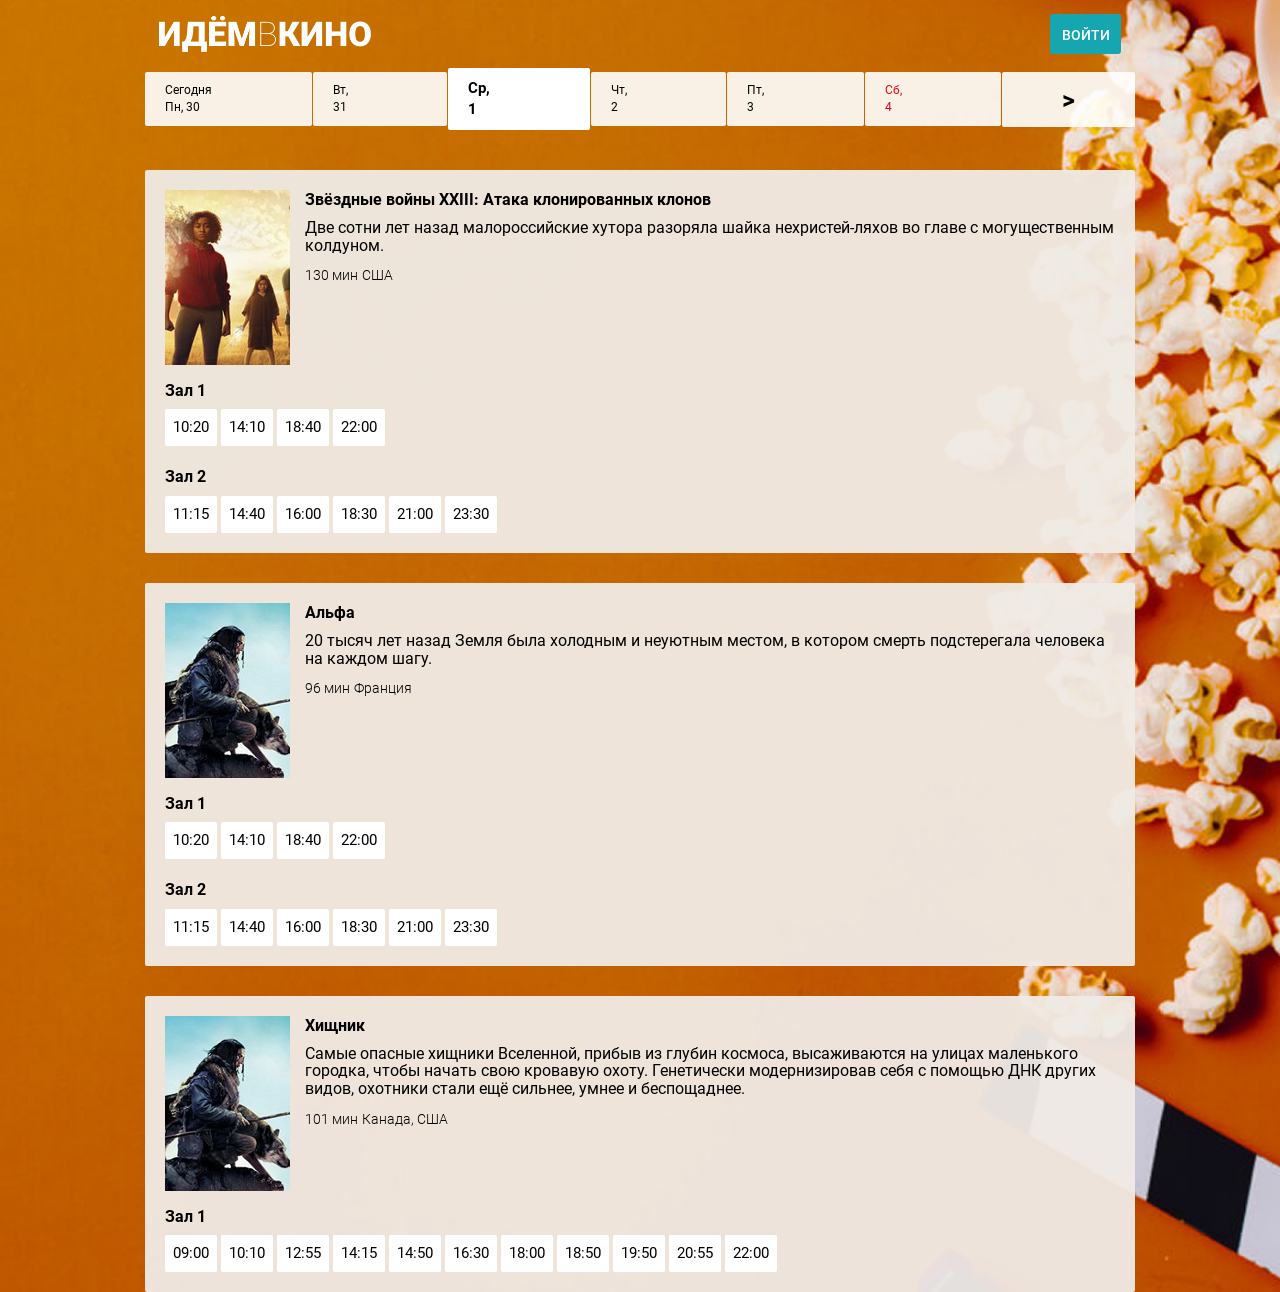
==== client/index.html @ 47754a0a "клиентская часть сверстана без js" ====
<!DOCTYPE html>
<html lang="ru">

<head>
  <meta charset="UTF-8">
  <meta name="viewport" content="width=device-width, initial-scale=1.0">
  <title>Идём в кино | Расписание фильмов</title>
  <link href="https://cdn.jsdelivr.net/npm/bootstrap@5.3.0-alpha1/dist/css/bootstrap.min.css" rel="stylesheet">
  <link rel="stylesheet" href="css/main.css">
</head>

<body>
  <div class="wrap">
    <header class="header">
      <div class="header__wrap app-container">
        <a href="index.html" class="header__logo-link">
          <img class="header__logo" src="image/logo.png" alt="Логотип: идём в кино">
        </a>
        <button class="header__button button" type="button" id="loginBtn">
          войти
        </button>
      </div>
    </header>

    <main>
      <div class="app-container">
        <section class="date">
          <h2 class="visually-hidden">Выбор даты сеанса</h2>
          <ul class="date__list" id="datesList">
            <li class="date__item" data-date="2026-03-30">
              <span class="date__day">Сегодня</span>
              <span class="date__date">Пн, 30</span>
            </li>
            <li class="date__item" data-date="2026-03-31">
              <span class="date__day">Вт,</span>
              <span class="date__date">31</span>

            </li>
            <li class="date__item date__item--active" data-date="2026-04-01">
              <span class="date__day">Ср,</span>
              <span class="date__date">1</span>

            </li>
            <li class="date__item" data-date="2026-04-02">
              <span class="date__day">Чт,</span>
              <span class="date__date">2</span>

            </li>
            <li class="date__item" data-date="2026-04-03">
              <span class="date__day">Пт,</span>
              <span class="date__date">3</span>

            </li>
            <li class="date__item date__item--weekend" data-date="2026-04-04">
              <span class="date__day">Сб,</span>
              <span class="date__date">4</span>

            </li>
            <li class="date__item date__item--more" id="showMoreDates">
              <span>&gt;</span>
            </li>
          </ul>
        </section>

        <section class="movie">
          <h2 class="visually-hidden">Список фильмов</h2>
          <ul class="movie__list">
            <li class="movie__card">
              <div class="movie__row">
                <div class="movie__poster">
                  <img src="image/poster1.jpg" alt="Постер фильма">
                </div>
                <div class="movie__info">
                  <h3 class="movie__title">Звёздные войны XXIII: Атака клонированных клонов</h3>
                  <p class="movie__description">Две сотни лет назад малороссийские хутора разоряла шайка нехристей-ляхов
                    во главе с могущественным колдуном.</p>
                  <span class="movie__duration">130 мин</span>
                  <span class="movie__country">США</span>
                </div>
              </div>
              <div class="movie__sessions">
                <div class="movie__hall">
                  <span class="movie__hall-name">Зал 1</span>
                  <ul class="movie__time-list">
                    <li><button class="movie__time-btn" data-session-id="1">10:20</button></li>
                    <li><button class="movie__time-btn" data-session-id="2">14:10</button></li>
                    <li><button class="movie__time-btn" data-session-id="1">18:40</button></li>
                    <li><button class="movie__time-btn" data-session-id="1">22:00</button></li>
                  </ul>
                </div>
                <div class="movie__hall">
                  <span class="movie__hall-name">Зал 2</span>
                  <ul class="movie__time-list">
                    <li><button class="movie__time-btn" data-session-id="1">11:15</button></li>
                    <li><button class="movie__time-btn" data-session-id="2">14:40</button></li>
                    <li><button class="movie__time-btn" data-session-id="1">16:00</button></li>
                    <li><button class="movie__time-btn" data-session-id="1">18:30</button></li>
                    <li><button class="movie__time-btn" data-session-id="1">21:00</button></li>
                    <li><button class="movie__time-btn" data-session-id="1">23:30</button></li>
                  </ul>
                </div>
              </div>
            </li>
            <li class="movie__card">
              <div class="movie__row">
                <div class="movie__poster">
                  <img src="image/poster2.jpg" alt="Постер фильма">
                </div>
                <div class="movie__info">
                  <h3 class="movie__title">Альфа</h3>
                  <p class="movie__description">20 тысяч лет назад Земля была холодным и неуютным местом, в котором смерть подстерегала человека на каждом шагу.</p>
                  <span class="movie__duration">96 мин</span>
                  <span class="movie__country">Франция</span>
                </div>
              </div>
              <div class="movie__sessions">
                <div class="movie__hall">
                  <span class="movie__hall-name">Зал 1</span>
                   <ul class="movie__time-list">
                    <li><button class="movie__time-btn" data-session-id="1">10:20</button></li>
                    <li><button class="movie__time-btn" data-session-id="2">14:10</button></li>
                    <li><button class="movie__time-btn" data-session-id="1">18:40</button></li>
                    <li><button class="movie__time-btn" data-session-id="1">22:00</button></li>
                  </ul>
                </div>
                <div class="movie__hall">
                  <span class="movie__hall-name">Зал 2</span>
                  <ul class="movie__time-list">
                    <li><button class="movie__time-btn" data-session-id="1">11:15</button></li>
                    <li><button class="movie__time-btn" data-session-id="2">14:40</button></li>
                    <li><button class="movie__time-btn" data-session-id="1">16:00</button></li>
                    <li><button class="movie__time-btn" data-session-id="1">18:30</button></li>
                    <li><button class="movie__time-btn" data-session-id="1">21:00</button></li>
                    <li><button class="movie__time-btn" data-session-id="1">23:30</button></li>
                  </ul>
                </div>
              </div>
            </li>
            <li class="movie__card">
              <div class="movie__row">
                <div class="movie__poster">
                  <img src="image/poster2.jpg" alt="Постер фильма">
                </div>
                <div class="movie__info">
                  <h3 class="movie__title">Хищник</h3>
                  <p class="movie__description">Самые опасные хищники Вселенной, прибыв из глубин космоса, высаживаются на улицах маленького городка, чтобы
начать свою кровавую охоту. Генетически модернизировав себя с помощью ДНК других видов, охотники стали ещё
сильнее, умнее и беспощаднее.</p>
                  <span class="movie__duration">101 мин</span>
                  <span class="movie__country">Канада, США</span>
                </div>
              </div>
              <div class="movie__sessions">
                <div class="movie__hall">
                  <span class="movie__hall-name">Зал 1</span>
                  <ul class="movie__time-list">
                    <li><button class="movie__time-btn" data-session-id="1">09:00</button></li>
                    <li><button class="movie__time-btn" data-session-id="2">10:10</button></li>
                    <li><button class="movie__time-btn" data-session-id="1">12:55</button></li>
                    <li><button class="movie__time-btn" data-session-id="2">14:15</button></li>
                    <li><button class="movie__time-btn" data-session-id="1">14:50</button></li>
                    <li><button class="movie__time-btn" data-session-id="2">16:30</button></li>
                    <li><button class="movie__time-btn" data-session-id="1">18:00</button></li>
                    <li><button class="movie__time-btn" data-session-id="2">18:50</button></li>
                    <li><button class="movie__time-btn" data-session-id="1">19:50</button></li>
                    <li><button class="movie__time-btn" data-session-id="2">20:55</button></li>
                    <li><button class="movie__time-btn" data-session-id="1">22:00</button></li>
                  </ul>
                </div>
              </div>
            </li>
          </ul>
        </section>
      </div>
    </main>
  </div>
  <script src="js/main.js"></script>
</body>

</html>
---- client/css/main.css ----
@charset "UTF-8";
/* Reset and base styles  */
* {
  margin: 0;
  padding: 0;
  border: none;
}

*,
*::before,
*::after {
  box-sizing: border-box;
}

/* Links */
a,
a:link,
a:visited {
  text-decoration: none;
}

a:hover {
  text-decoration: none;
}

/* Common */
aside,
nav,
footer,
header,
section,
main {
  display: block;
}

h1,
h2,
h3,
h4,
h5,
h6,
p {
  margin: 0;
  padding: 0;
  font-size: inherit;
  font-weight: inherit;
  font-weight: inherit;
  font-size: inherit;
}

ul, ol, li {
  list-style: none;
  margin: 0;
  padding: 0;
}

img {
  vertical-align: top;
}

img,
svg {
  height: auto;
}

use {
  fill: inherit;
}

svg {
  fill: currentColor;
}

svg {
  display: block;
}

address {
  font-style: normal;
}

/* Form */
input,
textarea,
button,
select {
  color: inherit;
  font-size: inherit;
  font-family: inherit;
  background-color: transparent;
}

input::-ms-clear {
  display: none;
}

button,
input[type=submit] {
  display: inline-block;
  background: none;
  background-color: transparent;
  box-shadow: none;
  cursor: pointer;
}

input:focus,
input:active,
button:focus,
button:active {
  outline: none;
}

button::-moz-focus-inner {
  padding: 0;
  border: 0;
}

label {
  cursor: pointer;
}

legend {
  display: block;
}

@font-face {
  font-family: "Roboto";
  src: local("Roboto"), url("../font/Roboto-Light.woff") format("woff");
  font-weight: 300;
  font-style: normal;
  font-display: swap;
}
@font-face {
  font-family: "Roboto";
  src: local("Roboto"), url("../font/Roboto-Regular.woff") format("woff");
  font-weight: 400;
  font-style: normal;
  font-display: swap;
}
@font-face {
  font-family: "Roboto";
  src: local("Roboto"), url("../font/Roboto-Medium.woff") format("woff");
  font-weight: 500;
  font-style: normal;
  font-display: swap;
}
@font-face {
  font-family: "Roboto";
  src: local("Roboto"), url("../font/Roboto-Bold.woff") format("woff");
  font-weight: 700;
  font-style: normal;
  font-display: swap;
}
.wrap {
  width: 100%;
  background-color: #C76F00;
  background: -webkit-image-set(url("../image/fill@1x.jpg") type("image/jpg") 1x, url("../image/fill@2x.jpg") type("image/jpg") 2x);
  background: image-set(url("../image/fill@1x.jpg") type("image/jpg") 1x, url("../image/fill@2x.jpg") type("image/jpg") 2x);
  background-repeat: no-repeat;
  background-size: cover;
  min-height: 100vh;
  font-family: "Roboto", Arial, sans-serif;
  font-size: 16px;
  line-height: 1.4;
  color: #FFFFFF;
}

.wrap--hall {
  padding-bottom: 186px;
}
@media (min-width: 768px) {
  .wrap--hall {
    padding-bottom: 0;
  }
}

.wrap--ticket {
  padding-bottom: 321px;
}
@media (min-width: 768px) {
  .wrap--ticket {
    padding-bottom: 0;
  }
}

.app-container {
  width: 100%;
  max-width: 990px;
  margin: 0 auto;
}

.visually-hidden {
  position: absolute;
  width: 1px;
  height: 1px;
  margin: -1px;
  padding: 0;
  border: 0;
  clip: rect(0 0 0 0);
  overflow: hidden;
}

.button {
  text-align: center;
  box-sizing: border-box;
  display: inline-block;
  padding: 12px;
  font-size: 14px;
  font-family: "Roboto", Arial, sans-serif;
  font-weight: 500;
  color: #FFFFFF;
  background-color: #16A6AF;
  border-radius: 3px;
  cursor: pointer;
  text-transform: uppercase;
}

/*.element {
 // 1. Позиционирование
 position: absolute;
 top: 0;
 left: 0;
 z-index: 10;

 // 2. Блочная модель
 display: flex;
 width: 100px;
 height: 100px;
 margin: 10px;
 padding: 20px;

 // 3. Типографика
 font-size: 16px;
 line-height: 1.5;
 color: #333;

 // 4. Визуальное оформление
 background-color: #fff;
 border: 1px solid #ccc;
 border-radius: 4px;

 // 5. Прочее
 opacity: 1;
 transition: all 0.3s; */
.header {
  box-sizing: border-box;
  padding: 14px;
  margin: 0 auto;
  width: 100%;
  max-width: 990px;
}

.header__wrap {
  display: flex;
  align-items: center;
  justify-content: space-between;
  margin: 0 auto;
  width: 100%;
}

.header__logo-link {
  display: block;
}

.header__logo {
  width: 212px;
  height: auto;
  display: block;
}

.header__button {
  width: 71px;
  height: 40px;
}

.date {
  width: 100%;
  margin-bottom: 40px;
}

.date__list {
  display: flex;
  align-items: center;
  justify-content: center;
  gap: 1px;
}

.date__item {
  flex: 1 1 auto;
  min-width: 50px;
  padding: 10px 20px;
  font-size: 12px;
  font-family: "Roboto", Arial, sans-serif;
  font-weight: 400;
  color: #000000;
  border-radius: 2px;
  background-color: rgba(255, 255, 255, 0.9);
  cursor: pointer;
}
@media (max-width: 767px) {
  .date__item {
    padding: 10px 10px;
  }
}

.date__item--active {
  /* width: 24.3%; */
  font-size: 15px;
  font-family: "Roboto", Arial, sans-serif;
  font-weight: 700;
  color: #000000;
  background-color: #FFFFFF;
}

.date__day {
  display: block;
  margin-bottom: 0;
}

.date__date {
  display: block;
}

.date__item--more {
  display: flex;
  align-items: center;
  justify-content: center;
  font-size: 25px;
  font-weight: bold;
}
.date__item--more .date__day,
.date__item--more .date__date {
  display: none;
}
.date__item--more span {
  display: block;
}

.date__item--weekend .date__day,
.date__item--weekend .date__date {
  color: #e50914;
}

.movie {
  margin: 0 auto;
}

.movie__list {
  display: flex;
  flex-direction: column;
  gap: 30px;
  list-style: none;
  padding: 0;
}

.movie__card {
  display: flex;
  flex-direction: column;
  gap: 15px;
  width: 100%;
  padding: 20px;
  color: #000000;
  border-radius: 2px;
  background-color: rgba(241, 235, 230, 0.95);
}

.movie__column {
  display: flex;
  flex-direction: column;
  gap: 15px;
}

.movie__row {
  display: flex;
  gap: 15px;
}

.movie__content {
  display: flex;
  gap: 24px;
}

.movie__poster {
  flex-shrink: 0;
  width: 125px;
}
.movie__poster img {
  width: 100%;
  height: auto;
  display: block;
}

.movie__info {
  flex: 1;
}

.movie__title {
  margin-bottom: 10px;
  font-family: "Roboto", Arial, sans-serif;
  font-weight: 700;
  font-size: 16px;
}

.movie__description {
  font-size: 14px;
  line-height: 1.1;
  margin-bottom: 10px;
  font-family: "Roboto", Arial, sans-serif;
  font-weight: 400;
  font-size: 16px;
}

.movie__duration {
  display: inline-block;
  font-family: "Roboto", Arial, sans-serif;
  font-weight: 300;
  font-size: 14px;
}

.movie__country {
  display: inline-block;
  font-family: "Roboto", Arial, sans-serif;
  font-weight: 300;
  font-size: 14px;
}

.movie__sessions {
  display: flex;
  flex-direction: column;
  gap: 20px;
}

.movie__hall {
  flex: 1;
}

.movie__hall-name {
  display: block;
  margin-bottom: 7px;
  font-family: "Roboto", Arial, sans-serif;
  font-weight: 700;
  font-size: 16px;
}

.movie__time-list {
  display: flex;
  flex-wrap: wrap;
  gap: 4px;
  list-style: none;
  padding: 0;
  margin: 0;
}

.movie__time-btn {
  display: inline-block;
  padding: 8px;
  font-size: 15px;
  font-family: "Roboto", Arial, sans-serif;
  font-weight: 400;
  font-size: 15px;
  background-color: #FFFFFF;
  border-radius: 2px;
  cursor: pointer;
}

.hall-container {
  width: 100%;
  max-width: 990px;
  padding: 0 0 30px;
  margin: 0 auto;
  background-color: rgba(241, 235, 230, 0.95);
}

.hall__info-wrapper {
  display: flex;
  align-items: center;
  padding: 15px;
  color: #000000;
}

.hall__info {
  display: flex;
  flex-direction: column;
  justify-content: space-between;
  align-items: flex-start;
  width: 100%;
}

.hall__title {
  margin-bottom: 7px;
  font-family: "Roboto", Arial, sans-serif;
  font-weight: 700;
  font-size: 16px;
}

.hall__time {
  margin-bottom: 8px;
  font-family: "Roboto", Arial, sans-serif;
  font-weight: 300;
  font-size: 14px;
}

.hall__hall {
  font-family: "Roboto", Arial, sans-serif;
  font-weight: 700;
  font-size: 16px;
}

.hall__tip {
  position: relative;
  text-align: center;
  max-width: 95px;
  font-family: "Roboto", Arial, sans-serif;
  font-weight: 300;
  font-size: 14px;
}
@media (min-width: 1024px) {
  .hall__tip {
    display: none;
  }
}

.hall__tip-icon {
  position: absolute;
  left: -12px;
  top: 27px;
}

.hall__dark {
  margin-bottom: 30px;
  padding: 15px 0;
  background-color: #171D24;
}

.hall__screen--img {
  display: block;
  width: 284px;
  text-align: center;
  margin: 0 auto;
}

.hall__scheme {
  display: flex;
  flex-direction: column;
  gap: 4px;
  margin-bottom: 30px;
}

.hall__row {
  display: flex;
  align-items: center;
  gap: 0;
}

.hall__row-label {
  width: 40px;
  text-align: center;
  font-weight: bold;
  color: #FFFFFF;
  background-color: rgba(255, 255, 255, 0.2);
  padding: 10px 0;
  border-radius: 8px;
  font-size: 14px;
}

.hall__seats {
  display: grid;
  grid-template-columns: repeat(12, 20px);
  gap: 4px;
  margin: 0 auto;
}

.seat {
  box-sizing: border-box;
  width: 20px;
  height: 20px;
  display: flex;
  align-items: center;
  justify-content: center;
  border: 1px solid #525252;
  border-radius: 4px;
  cursor: pointer;
}

.seat--free {
  background-color: #FFFFFF;
}

.seat--vip {
  background-color: #F9953A;
}

.seat--selected {
  background-color: #25C4CE;
}

.seat--taken {
  background-color: none;
  cursor: not-allowed;
}

.seat--empty {
  background-color: transparent;
  cursor: default;
  pointer-events: none;
  border: none;
}

.hall__legend {
  display: grid;
  grid-template-columns: repeat(2, auto);
  justify-content: center;
  gap: 10px 14px;
}

.legend__item {
  display: flex;
  align-items: center;
  gap: 8px;
  color: #FFFFFF;
  font-family: "Roboto", Arial, sans-serif;
  font-weight: 300;
  font-size: 14px;
}

.legend__color {
  width: 22px;
  height: 22px;
  border: 1px solid #525252;
  border-radius: 4px;
}

.legend__color--free {
  background-color: #FFFFFF;
}

.legend__color--vip {
  background-color: #F9953A;
}

.legend__color--selected {
  background-color: #25C4CE;
}

.hall__btn {
  display: block;
  margin: 0 auto;
  padding: 12px 57px;
  min-width: 232px;
}

.payment__img {
  display: block;
  width: 100%;
  max-width: 990px;
  margin: 0 auto;
}

.payment__title {
  display: block;
  width: 100%;
  max-width: 990px;
  margin: 0 auto;
  padding: 25px 15px;
  font-size: 22px;
  font-weight: 700;
  color: #C76F00;
  background-color: rgba(241, 235, 230, 0.95);
  text-transform: uppercase;
}

.payment-container {
  width: 100%;
  max-width: 990px;
  margin: 0 auto;
  background-color: rgba(241, 235, 230, 0.95);
  color: #000000;
}

.payment__info {
  padding: 20px 15px 30px;
}

.payment__row {
  margin-bottom: 10px;
}

.payment__row:last-child {
  margin-bottom: 0;
}

.payment__label {
  width: 140px;
  font-family: "Roboto", Arial, sans-serif;
  font-weight: 400;
  font-size: 16px;
}

.payment__value {
  font-family: "Roboto", Arial, sans-serif;
  font-weight: 700;
  font-size: 16px;
}

.payment__btn {
  display: block;
  margin: 0 auto 30px;
  padding: 12px 57px;
}

.payment__info-text {
  display: flex;
  gap: 10px;
  padding: 0 15px 30px;
  flex-direction: column;
  line-height: 1.2;
  font-family: "Roboto", Arial, sans-serif;
  font-weight: 300;
  font-size: 14px;
}

.ticket__img {
  display: block;
  width: 100%;
  max-width: 990px;
  margin: 0 auto;
}

.ticket__title {
  display: block;
  width: 100%;
  max-width: 990px;
  margin: 0 auto;
  padding: 25px 15px;
  font-size: 22px;
  font-weight: 700;
  color: #C76F00;
  background-color: rgba(241, 235, 230, 0.95);
  text-transform: uppercase;
}

.ticket-container {
  width: 100%;
  max-width: 990px;
  margin: 0 auto;
  background-color: rgba(241, 235, 230, 0.95);
  color: #000000;
}

.ticket__info {
  padding: 20px 15px 30px;
}

.ticket__row {
  margin-bottom: 10px;
}

.ticket__row:last-child {
  margin-bottom: 0;
}

.ticket__label {
  width: 140px;
  font-family: "Roboto", Arial, sans-serif;
  font-weight: 400;
  font-size: 16px;
}

.ticket__value {
  font-family: "Roboto", Arial, sans-serif;
  font-weight: 700;
  font-size: 16px;
}

.ticket__qrcode {
  display: block;
  width: 200px;
  height: 200px;
  margin: 0 auto 30px;
}

.ticket__info-text {
  display: flex;
  gap: 10px;
  padding: 0 15px 30px;
  flex-direction: column;
  line-height: 1.2;
  font-family: "Roboto", Arial, sans-serif;
  font-weight: 300;
  font-size: 14px;
}/*# sourceMappingURL=main.css.map */
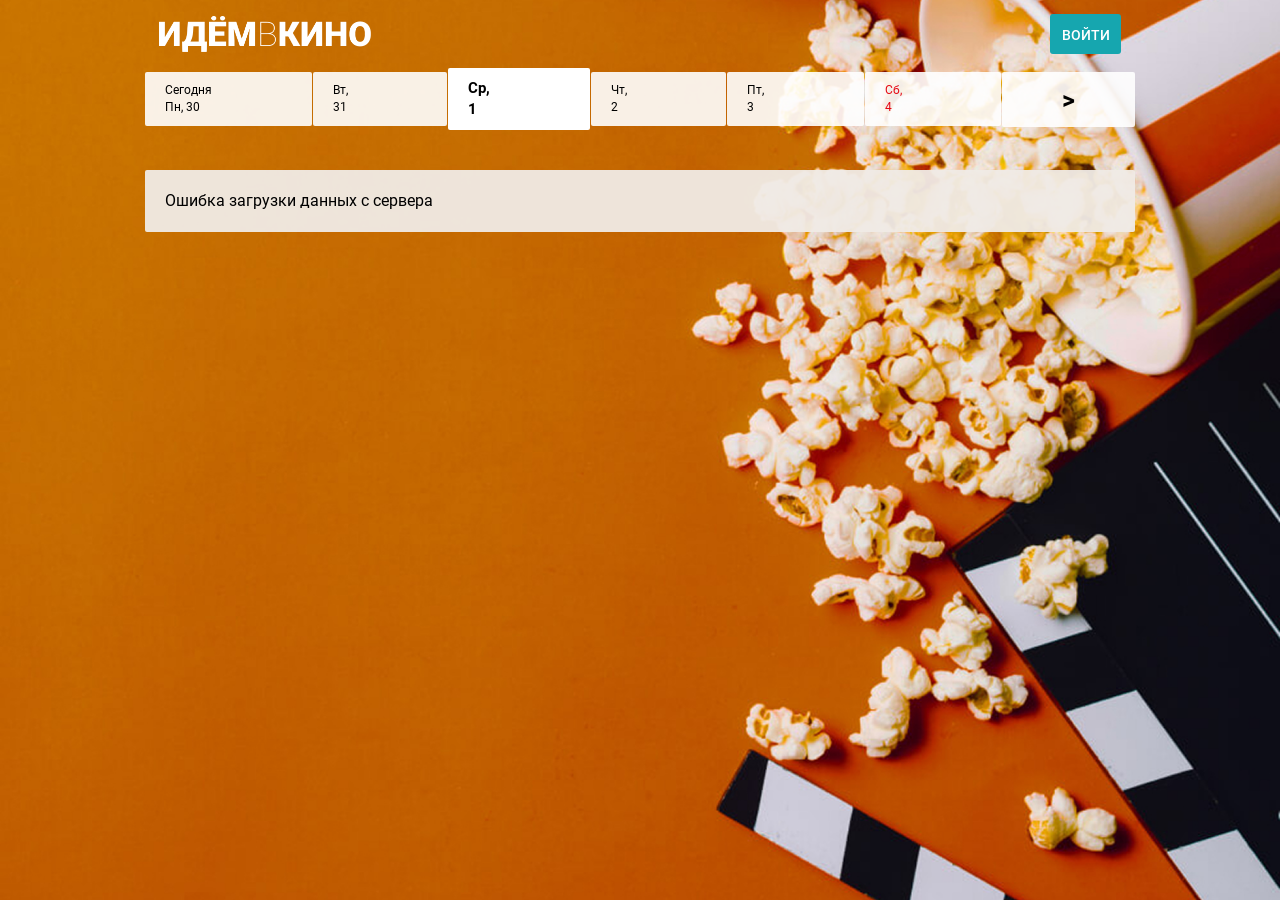
==== commit 7b54e3c1: "клиентская часть сверстана с js" ====
--- a/client/index.html
+++ b/client/index.html
@@ -64,7 +64,7 @@
 
         <section class="movie">
           <h2 class="visually-hidden">Список фильмов</h2>
-          <ul class="movie__list">
+          <ul class="movie__list" id="moviesList">
             <li class="movie__card">
               <div class="movie__row">
                 <div class="movie__poster">
@@ -174,6 +174,7 @@
       </div>
     </main>
   </div>
+  <script src="js/api.js"></script>
   <script src="js/main.js"></script>
 </body>
 
--- a/client/css/main.css
+++ b/client/css/main.css
@@ -778,6 +778,13 @@
   height: 200px;
   margin: 0 auto 30px;
 }
+.ticket__qrcode canvas,
+.ticket__qrcode img,
+.ticket__qrcode svg {
+  max-width: 200px;
+  width: 100%;
+  height: auto;
+}
 
 .ticket__info-text {
   display: flex;
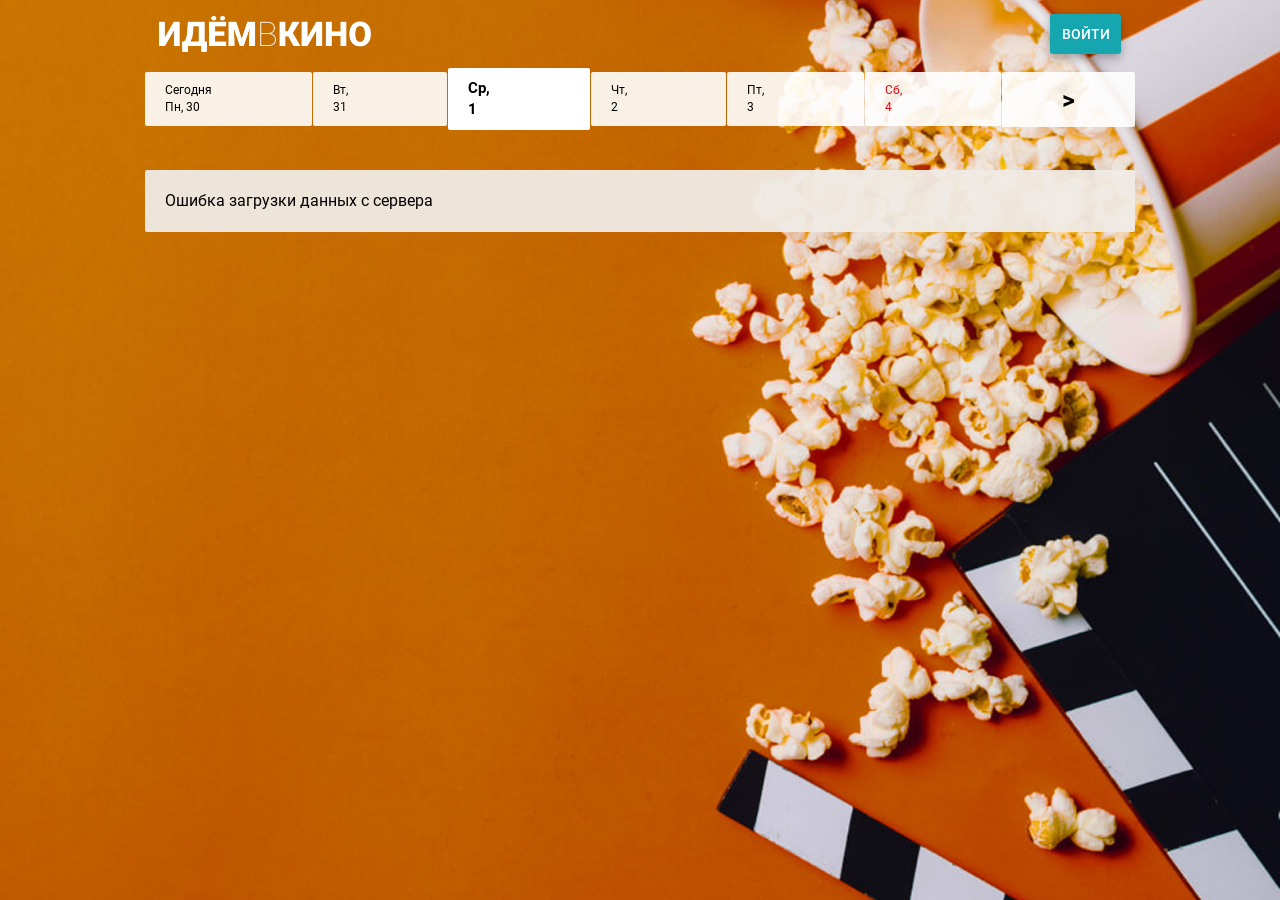
==== commit e9257993: "доделала админ часть" ====
--- a/client/index.html
+++ b/client/index.html
@@ -5,7 +5,6 @@
   <meta charset="UTF-8">
   <meta name="viewport" content="width=device-width, initial-scale=1.0">
   <title>Идём в кино | Расписание фильмов</title>
-  <link href="https://cdn.jsdelivr.net/npm/bootstrap@5.3.0-alpha1/dist/css/bootstrap.min.css" rel="stylesheet">
   <link rel="stylesheet" href="css/main.css">
 </head>
 
--- a/client/css/main.css
+++ b/client/css/main.css
@@ -213,6 +213,7 @@
   border-radius: 3px;
   cursor: pointer;
   text-transform: uppercase;
+  box-shadow: 0 4px 10px rgba(0, 0, 0, 0.3);
 }
 
 /*.element {
@@ -463,6 +464,14 @@
   cursor: pointer;
 }
 
+.movie__time-btn--disabled,
+.movie__time-btn:disabled {
+  opacity: 0.5;
+  cursor: not-allowed;
+  border-color: #ccc;
+  color: #999;
+}
+
 .hall-container {
   width: 100%;
   max-width: 990px;
@@ -550,17 +559,6 @@
   display: flex;
   align-items: center;
   gap: 0;
-}
-
-.hall__row-label {
-  width: 40px;
-  text-align: center;
-  font-weight: bold;
-  color: #FFFFFF;
-  background-color: rgba(255, 255, 255, 0.2);
-  padding: 10px 0;
-  border-radius: 8px;
-  font-size: 14px;
 }
 
 .hall__seats {
@@ -640,6 +638,7 @@
 
 .legend__color--selected {
   background-color: #25C4CE;
+  box-shadow: 0 0 10px rgba(22, 166, 175, 0.9);
 }
 
 .hall__btn {
